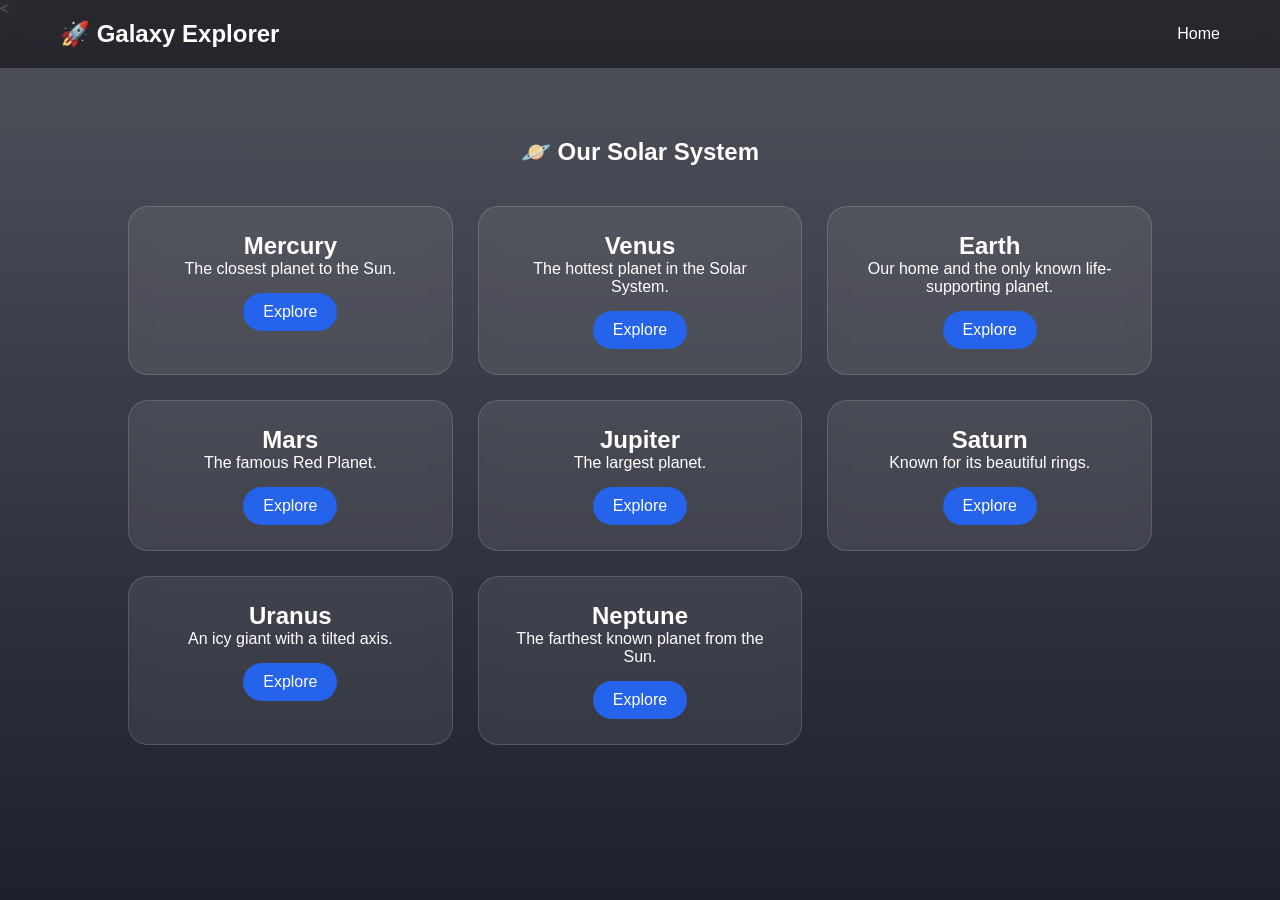
==== planets.html @ e24eb928 "Add files via upload" ====
<!DOCTYPE html>
<html lang="en">
<head>
<meta charset="UTF-8">
<meta name="viewport" content="width=device-width, initial-scale=1.0">
<title>Planets | Galaxy Explorer</title>
<link rel="stylesheet" href="style.css">
</head>

<body>
    <

<nav>
    <div class="logo">🚀 Galaxy Explorer</div>

    <ul>
        <li><a href="index.html">Home</a></li>
    </ul>
</nav>

<section class="planets-page">

    <h1>🪐 Our Solar System</h1>

    <div class="planet-grid">

        <div class="planet-card mercury">
            <h2>Mercury</h2>
            <p>The closest planet to the Sun.</p>
            <a href="#mercury">Explore</a>
        </div>

        <div class="planet-card">
            <h2>Venus</h2>
            <p>The hottest planet in the Solar System.</p>
            <a href="#venus">Explore</a>
        </div>

        <div class="planet-card earth">
            <h2>Earth</h2>
            <p>Our home and the only known life-supporting planet.</p>
            <a href="#earth">Explore</a>
        </div>

        <div class="planet-card">
            <h2>Mars</h2>
            <p>The famous Red Planet.</p>
            <a href="#mars">Explore</a>
        </div>

        <div class="planet-card">
            <h2>Jupiter</h2>
            <p>The largest planet.</p>
            <a href="#jupiter">Explore</a>
        </div>

        <div class="planet-card">
            <h2>Saturn</h2>
            <p>Known for its beautiful rings.</p>
            <a href="#saturn">Explore</a>
        </div>

        <div class="planet-card">
            <h2>Uranus</h2>
            <p>An icy giant with a tilted axis.</p>
            <a href="#uranus">Explore</a>
        </div>

        <div class="planet-card">
            <h2>Neptune</h2>
            <p>The farthest known planet from the Sun.</p>
            <a href="#neptune">Explore</a>
        </div>

    </div>

</section>
---- style.css ----
*{
    margin:0;
    padding:0;
    box-sizing:border-box;
    font-family:'Segoe UI',sans-serif;
}

body{
    background:#050816;
    color:white;
}

/* Navbar */

nav{
    position:fixed;
    width:100%;
    top:0;

    display:flex;
    justify-content:space-between;
    align-items:center;

    padding:20px 60px;

    background:rgba(0,0,0,0.5);
    backdrop-filter:blur(10px);

    z-index:1000;
}

.logo{
    font-size:1.5rem;
    font-weight:bold;
}

nav ul{
    list-style:none;
    display:flex;
    gap:30px;
}

nav a{
    color:white;
    text-decoration:none;
    transition:0.3s;
}

nav a:hover{
    color:#60a5fa;
}

/* Hero Section */

.hero{
    height:100vh;

    background:
    linear-gradient(
        rgba(0,0,0,0.5),
        rgba(0,0,0,0.7)
    ),
    url("https://images.unsplash.com/photo-1462331940025-496dfbfc7564");

    background-size:cover;
    background-position:center;

    display:flex;
    justify-content:center;
    align-items:center;

    text-align:center;
}

.hero-content{
    max-width:700px;
}

.hero h1{
    font-size:4rem;
    margin-bottom:20px;
}

.hero p{
    font-size:1.2rem;
    line-height:1.8;
    margin-bottom:30px;
}

.btn{
    text-align: center;
    display:inline-block;

    padding:15px 35px;

    background:#2563eb;
    color:white;

    text-decoration:none;
    border-radius:50px;

    transition:0.3s;
}

.btn:hover{
    transform:translateY(-3px);
    box-shadow:0 0 25px #3b82f6;
}

/* Features */

.features{
    padding:100px 10%;
}

.features h2{
    text-align:center;
    margin-bottom:50px;
    font-size:2.5rem;
}

.card-container{
    display:grid;
    grid-template-columns:repeat(auto-fit,minmax(250px,1fr));
    gap:25px;
}

.card{
    background:rgba(255,255,255,0.05);

    border:1px solid rgba(255,255,255,0.1);

    padding:30px;
    border-radius:20px;

    transition:0.3s;
}

.card:hover{
    transform:translateY(-10px);
    box-shadow:0 0 20px rgba(96,165,250,0.5);
}

.card h3{
    margin-bottom:15px;
}

/* Footer */

footer{
    text-align:center;
    padding:25px;
    background:#020617;
}
.planets-page{
    padding:120px 10%;
    text-align:center;
}

.planet-grid{
    display:grid;
    grid-template-columns:repeat(auto-fit,minmax(250px,1fr));
    gap:25px;
    margin-top:40px;
}

.planet-card{
    background:rgba(255,255,255,0.05);
    padding:25px;
    border-radius:20px;
    transition:.3s;
}

.planet-card:hover{
    transform:translateY(-10px);
}

.planet-card a{
    display:inline-block;
    margin-top:15px;
    padding:10px 20px;
    background:#2563eb;
    color:white;
    text-decoration:none;
    border-radius:30px;
}

.planet-details{
    padding:50px 10%;
}

.planet-details div{
    margin-bottom:60px;
    padding:30px;
    background:rgba(255,255,255,0.05);
    border-radius:20px;
}

.planet-details h2{
    margin-bottom:15px;
}
.planet-card{
    background:rgba(255,255,255,0.08);
    backdrop-filter:blur(10px);
    border:1px solid rgba(255,255,255,0.15);
}
body{
    background:
    linear-gradient(
        rgba(5,8,22,0.7),
        rgba(5,8,22,0.9)
    ),
    url("planetsbg.jpeg");

    background-size:cover;
    background-position:center;
    background-attachment:fixed;

    color:white;
}
.mercury{
    background-image: url("");
}
.earth{
    background-image: url("earth.jpeg");
}
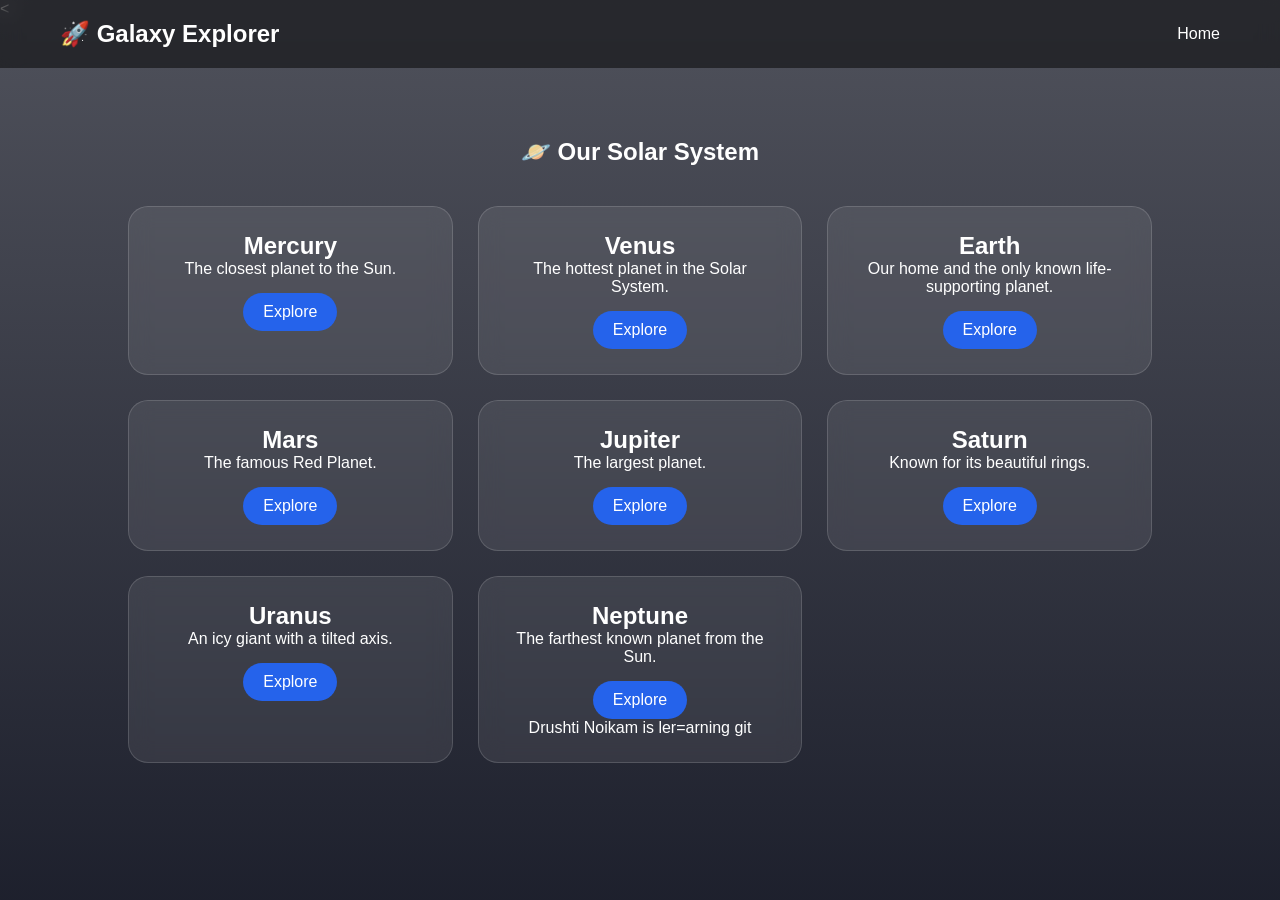
==== commit f8f2854d: "Update planets.html changed a paragraph" ====
--- a/planets.html
+++ b/planets.html
@@ -70,6 +70,7 @@
             <h2>Neptune</h2>
             <p>The farthest known planet from the Sun.</p>
             <a href="#neptune">Explore</a>
+            <p> Drushti Noikam is ler=arning git</p>
         </div>
 
     </div>
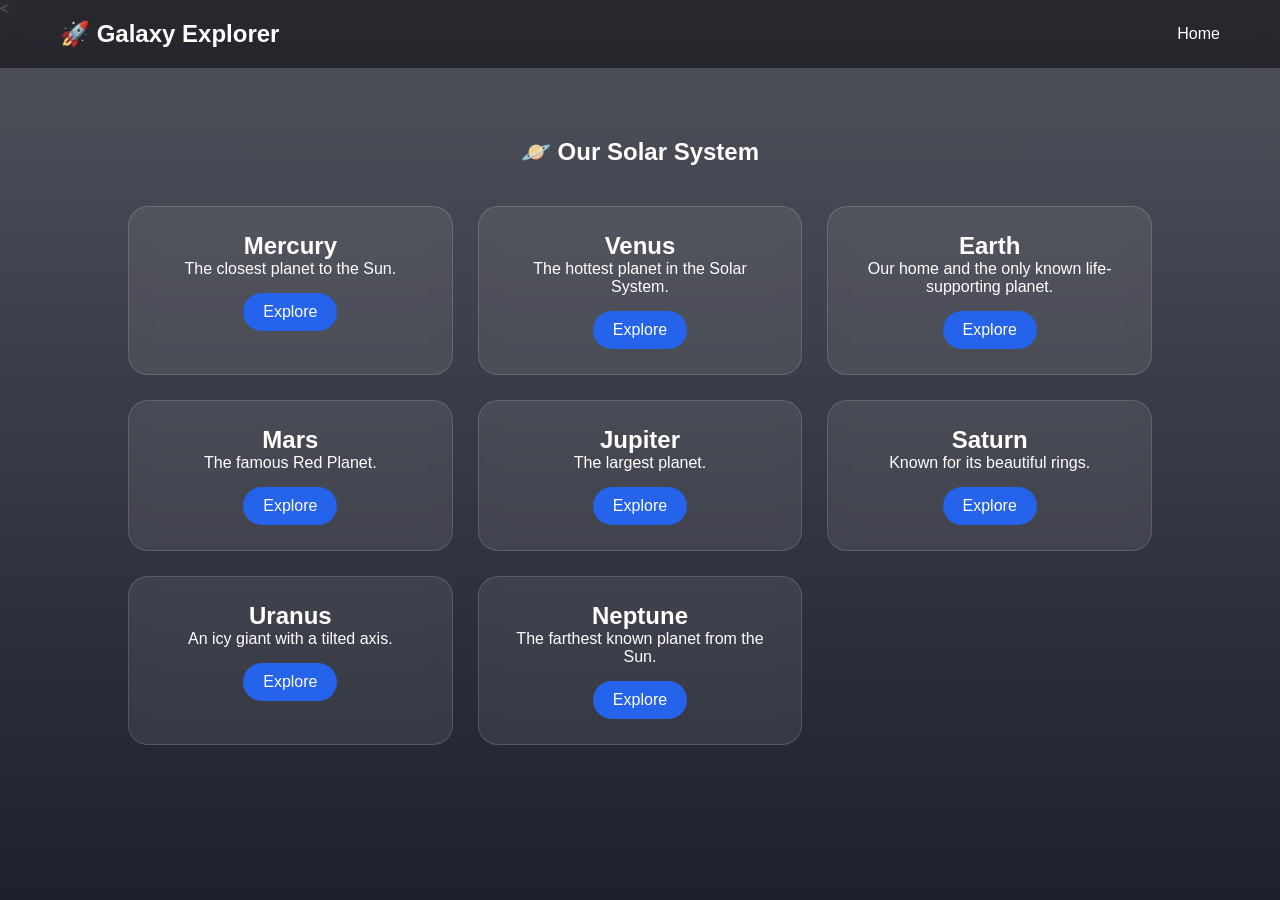
==== commit f444dd51: "Update planets.html" ====
--- a/planets.html
+++ b/planets.html
@@ -70,7 +70,6 @@
             <h2>Neptune</h2>
             <p>The farthest known planet from the Sun.</p>
             <a href="#neptune">Explore</a>
-            <p> Drushti Noikam is ler=arning git</p>
         </div>
 
     </div>
